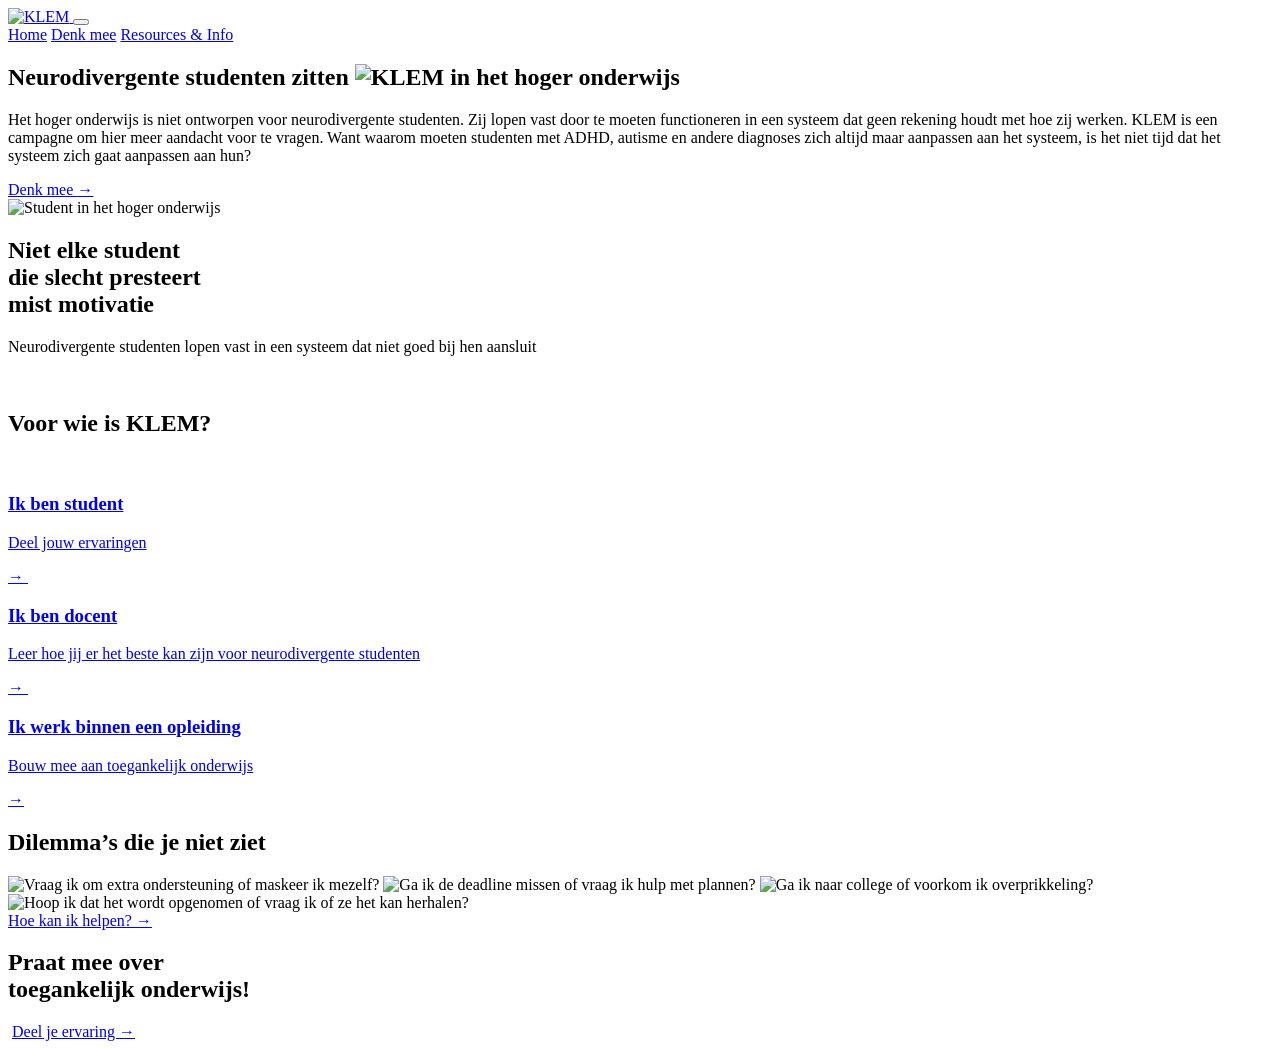
==== index.html @ 233a9284 "Create index.html" ====
<!DOCTYPE html>
<html lang="nl">

<head>
    <meta charset="UTF-8" />
    <meta name="viewport" content="width=device-width, initial-scale=1.0" />
    <title>KLEM - Neurodivergente studenten</title>

    <link rel="stylesheet" href="css/style.css" />

    <link rel="preconnect" href="https://fonts.googleapis.com">
    <link rel="preconnect" href="https://fonts.gstatic.com" crossorigin>
    <link
        href="https://fonts.googleapis.com/css2?family=Barlow+Condensed:ital,wght@0,100;0,200;0,300;0,400;0,500;0,600;0,700;0,800;0,900;1,100;1,200;1,300;1,400;1,500;1,600;1,700;1,800;1,900&family=Poppins:ital,wght@0,100;0,200;0,300;0,400;0,500;0,600;0,700;0,800;0,900;1,100;1,200;1,300;1,400;1,500;1,600;1,700;1,800;1,900&display=swap"
        rel="stylesheet">
</head>

<body>
    <header class="site-header">
        <a href="#" class="logo-link" aria-label="KLEM home">
            <img src="assets/logo.png" alt="KLEM" class="logo" />
        </a>

        <button class="menu-toggle" aria-label="Menu openen">
            <span></span>
            <span></span>
            <span></span>
        </button>

        <nav class="nav">
            <a href="#">Home</a>
            <a href= "html/denk.html">Denk mee</a>
            <a href="html/resources.html">Resources & Info</a>
        </nav>
    </header>

    <main>
        <section class="hero">
            <div class="hero-text">
                <h1>
                    Neurodivergente studenten zitten
                    <span class="klem-line">
                        <img src="assets/logoschuin.png" alt="KLEM" class="inline-klem" />
                        in het
                    </span>
                    hoger onderwijs
                </h1>

                <p>
                    Het hoger onderwijs is niet ontworpen voor neurodivergente studenten. Zij lopen vast door te moeten
                    functioneren in een systeem dat geen rekening houdt met hoe zij werken. KLEM is een campagne om hier
                    meer aandacht voor te vragen. Want waarom moeten studenten met ADHD, autisme en andere diagnoses
                    zich altijd maar aanpassen aan het systeem, is het niet tijd dat het systeem zich gaat aanpassen aan
                    hun?
                </p>

                <a href="html/denk.html" class="button button-black">
                    Denk mee <span>→</span>
                </a>
            </div>

            <div class="hero-visual">
                <div class="hero-blob">
                    <img src="assets/frowning.jpg" alt="Student in het hoger onderwijs" />
                </div>

                <span class="blob-dot blob-dot-yellow"></span>
                <span class="blob-dot blob-dot-blue"></span>
                <span class="blob-dot blob-dot-green"></span>
            </div>
        </section>
        <section class="statement">
            <div class="statement-left">
                <span class="yellow-dot"></span>
                <h2>Niet elke student <br>
                    die slecht presteert <br>
                    mist motivatie</h2>
            </div>

            <div class="statement-text">
                <p>
                    Neurodivergente studenten lopen vast in een systeem dat niet goed bij hen aansluit
                </p>
                <span class="pink-line"></span>
            </div>

            <img src="assets/brein.png" alt="" class="brain-icon" />
        </section>

        <section class="audience" id="denk-mee">
            <h2>Voor wie is KLEM?</h2>

            <div class="audience-grid">
                <a href="html/resources.html" class="audience-card student-card">
                    <img src="assets/student.png" alt="" class="audience-card-bg" />

                    <div class="audience-card-content">
                        <h3>Ik ben student</h3>
                        <p>Deel jouw ervaringen</p>
                    </div>

                    <span class="audience-card-arrow">→</span>
                </a>

                <a href="html/resources.html" class="audience-card docent-card">
                    <img src="assets/docent.png" alt="" class="audience-card-bg" />

                    <div class="audience-card-content">
                        <h3>Ik ben docent</h3>
                        <p>Leer hoe jij er het beste kan zijn voor neurodivergente studenten</p>
                    </div>

                    <span class="audience-card-arrow">→</span>
                </a>

                <a href="html/resources.html" class="audience-card opleiding-card">
                    <img src="assets/school.png" alt="" class="audience-card-bg" />

                    <div class="audience-card-content">
                        <h3>Ik werk binnen een opleiding</h3>
                        <p>Bouw mee aan toegankelijk onderwijs</p>
                    </div>

                    <span class="audience-card-arrow">→</span>
                </a>
            </div>
        </section>

        <section class="dilemmas" id="resources">
            <h2>Dilemma’s die je niet ziet</h2>

            <div class="dilemma-grid">
                <img src="assets/dilemma1.png" alt="Vraag ik om extra ondersteuning of maskeer ik mezelf?" />
                <img src="assets/dilemma2.png" alt="Ga ik de deadline missen of vraag ik hulp met plannen?" />
                <img src="assets/dilemma3.png" alt="Ga ik naar college of voorkom ik overprikkeling?" />
                <img src="assets/dilemma4.png"
                    alt="Hoop ik dat het wordt opgenomen of vraag ik of ze het kan herhalen?" />
            </div>

            <a href="html/resources.html" class="button button-black">
                Hoe kan ik helpen? <span>→</span>
            </a>
        </section>

        <section class="cta">
            <div class="cta-text">
                <h2>Praat mee over<br>toegankelijk onderwijs!</h2>
                <span class="pink-line"></span>
            </div>

            <img src="assets/brein.png" alt="" class="brain-icon cta-brain" />

            <a href="html/denk.html" class="button button-yellow">
                Deel je ervaring <span>→</span>
            </a>
        </section>
    </main>


</body>

</html>
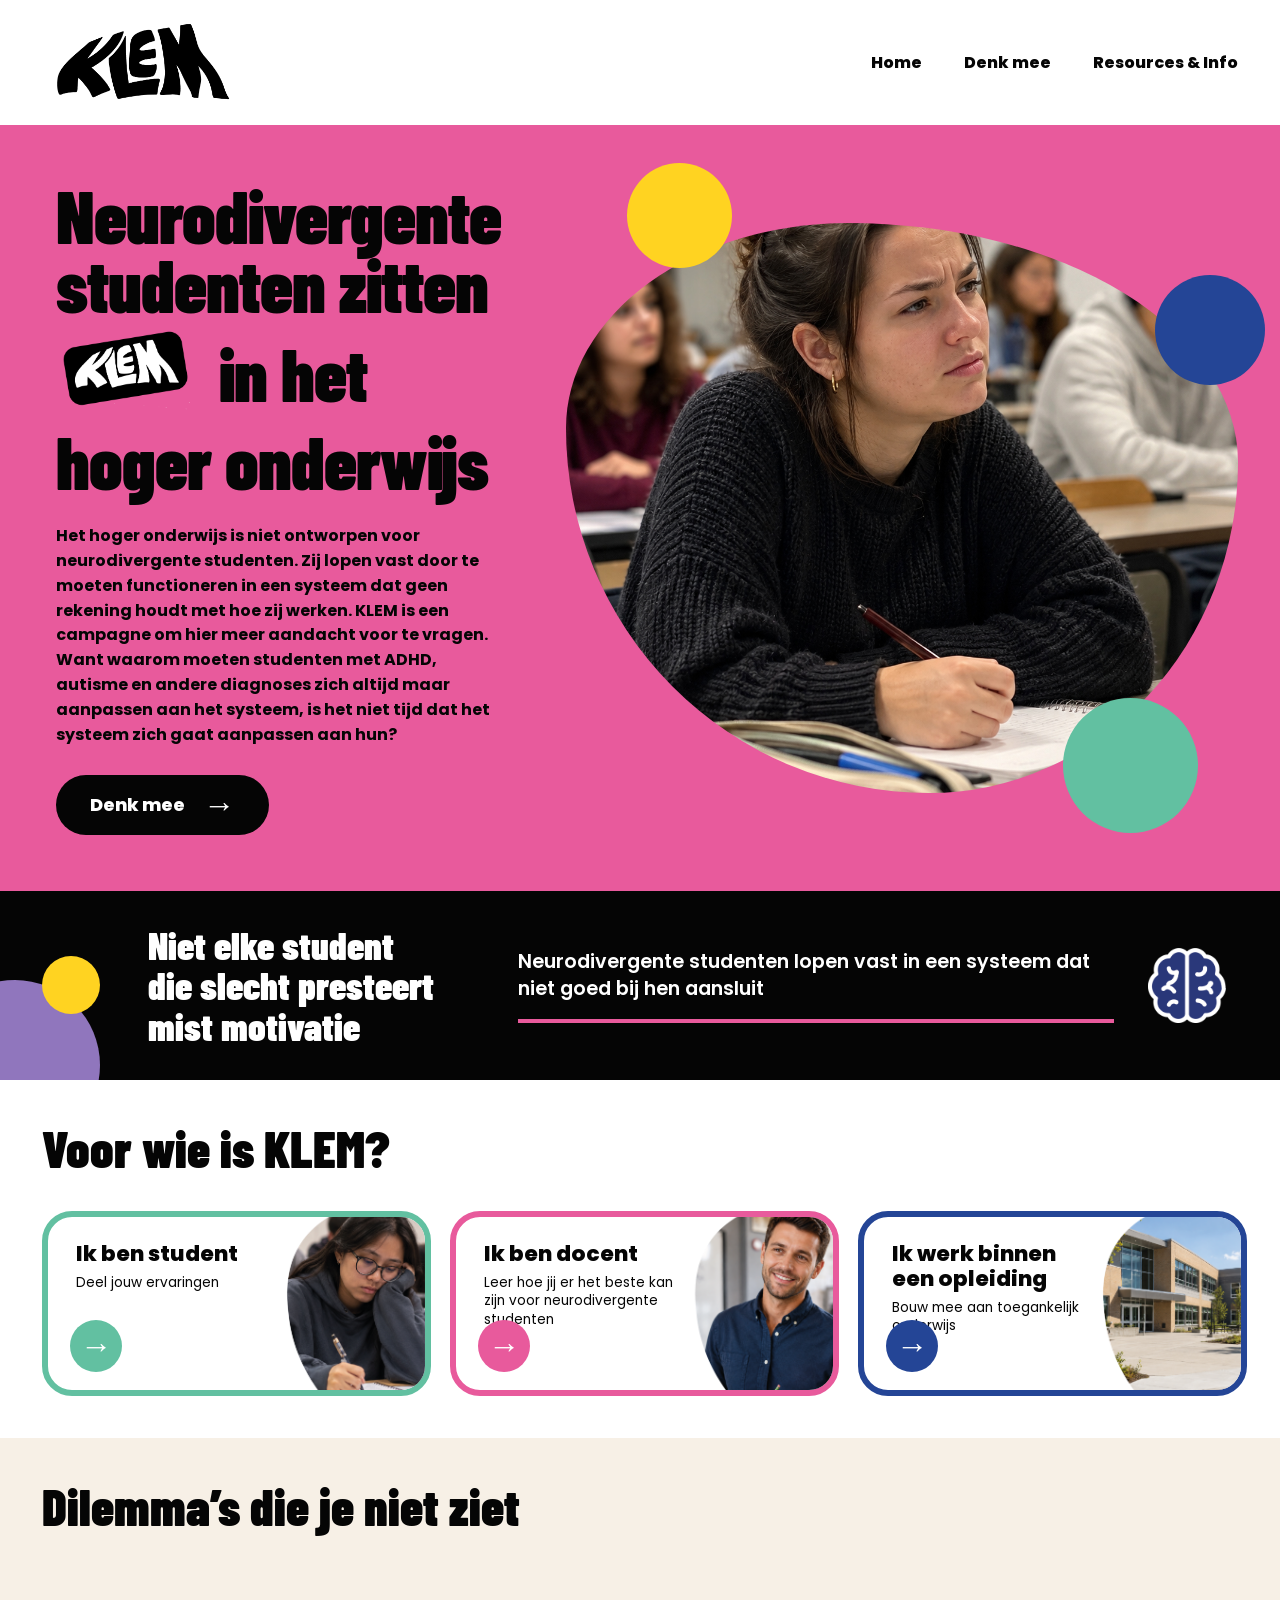
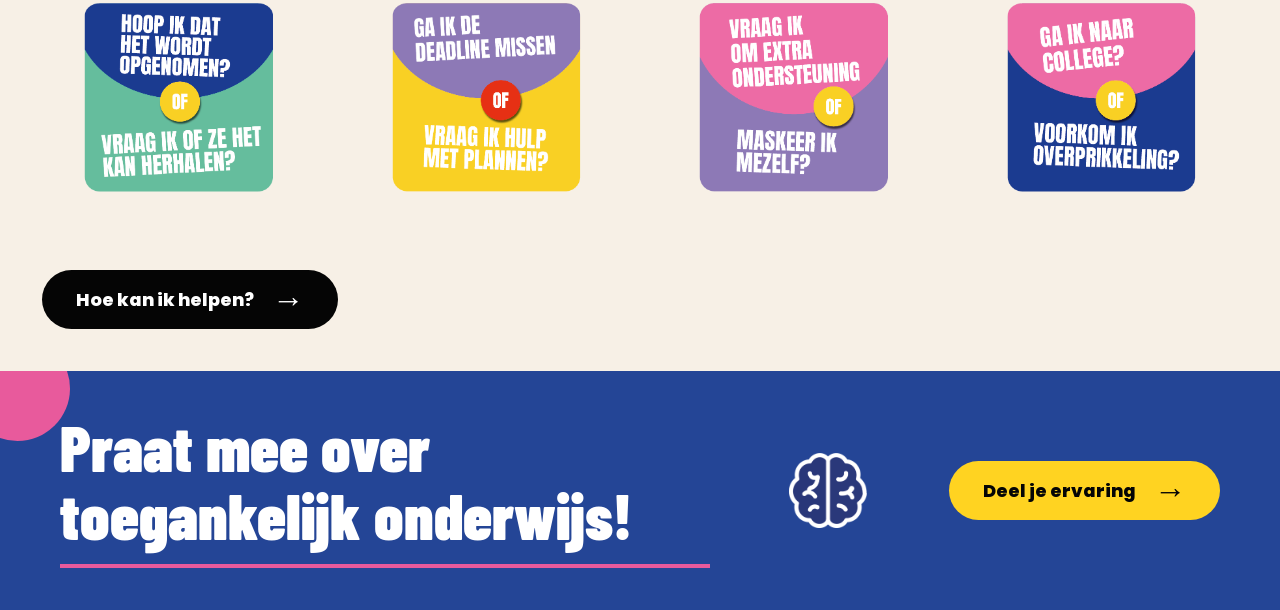
==== commit d6adea04: "Add files via upload" ====
--- a/index.html
+++ b/index.html
@@ -159,4 +159,4 @@
 
 </body>
 
-</html>
+</html>
--- a/css/style.css
+++ b/css/style.css
@@ -0,0 +1,726 @@
+:root {
+  --pink: #e85a9c;
+  --yellow: #ffd321;
+  --blue: #244596;
+  --green: #62c0a1;
+  --purple: #9076bd;
+  --cream: #f7f0e6;
+  --black: #050505;
+  --white: #ffffff;
+
+  --title-font: "Barlow Condensed", Impact, sans-serif;
+  --body-font: "Poppins", Arial, sans-serif;
+}
+
+* {
+  box-sizing: border-box;
+}
+
+html {
+  scroll-behavior: smooth;
+}
+
+body {
+  margin: 0;
+  font-family: var(--body-font);
+  color: var(--black);
+  background: var(--white);
+}
+
+img {
+  display: block;
+  max-width: 100%;
+}
+
+a {
+  color: inherit;
+  text-decoration: none;
+}
+
+/* HEADER */
+
+.site-header {
+  height: 125px;
+  padding: 28px 42px;
+  background: var(--white);
+  display: flex;
+  align-items: center;
+  justify-content: space-between;
+  position: relative;
+  z-index: 20;
+}
+
+.logo {
+  width: clamp(120px, 15vw, 210px);
+  height: auto;
+}
+
+.nav {
+  display: flex;
+  align-items: center;
+  gap: 42px;
+  font-weight: 800;
+  font-size: 1rem;
+}
+
+.nav a {
+  position: relative;
+}
+
+.nav a::after {
+  content: "";
+  width: 0;
+  height: 3px;
+  background: var(--pink);
+  position: absolute;
+  left: 0;
+  bottom: -8px;
+  transition: width 0.2s ease;
+}
+
+.nav a:hover::after {
+  width: 100%;
+}
+
+.menu-toggle {
+  display: none;
+}
+
+/* BUTTONS */
+
+.button {
+  display: inline-flex;
+  align-items: center;
+  justify-content: center;
+  gap: 18px;
+  width: fit-content;
+  border-radius: 999px;
+  padding: 17px 34px;
+  font-weight: 800;
+  font-size: 1.12rem;
+  line-height: 1;
+  transition: transform 0.2s ease, box-shadow 0.2s ease;
+}
+
+.button span {
+  font-size: 2rem;
+  line-height: 0.8;
+}
+
+.button:hover {
+  transform: translateY(-3px);
+  box-shadow: 0 10px 24px rgba(0, 0, 0, 0.18);
+}
+
+.button-black {
+  background: var(--black);
+  color: var(--white);
+}
+
+.button-yellow {
+  background: var(--yellow);
+  color: var(--black);
+}
+
+/* HERO - BLOB VERSIE */
+
+/* HERO - BLOB VERSIE ZOALS DE VISUAL */
+
+.hero {
+  min-height: 650px;
+  background: var(--pink);
+  display: grid;
+  grid-template-columns: 42% 58%;
+  align-items: stretch;
+  overflow: hidden;
+  position: relative;
+}
+
+.hero-text {
+  padding: 56px 40px 56px 56px;
+  display: flex;
+  flex-direction: column;
+  justify-content: center;
+  position: relative;
+  z-index: 4;
+}
+
+.hero h1 {
+  max-width: 610px;
+  margin: 0 0 28px;
+  font-family: var(--title-font);
+  font-size: clamp(3.7rem, 5.7vw, 6.2rem);
+  font-weight: 900;
+  line-height: 0.95;
+  letter-spacing: -1px;
+}
+
+.klem-line {
+  display: flex;
+  align-items: center;
+  gap: 22px;
+}
+
+.inline-klem {
+  width: clamp(120px, 11vw, 180px);
+  flex: 0 0 auto;
+}
+
+.hero p {
+  max-width: 500px;
+  margin: 0 0 28px;
+  font-size: 1rem;
+  font-weight: 700;
+  line-height: 1.55;
+}
+
+.hero-visual {
+  min-height: 650px;
+  position: relative;
+  display: flex;
+  align-items: center;
+  justify-content: flex-end;
+  padding: 0 42px 0 0;
+  z-index: 2;
+}
+
+/* Grote blob rechts, zoals in de visual */
+.hero-blob {
+  width: min(850px, 96%);
+  height: 570px;
+  overflow: hidden;
+  position: relative;
+
+  border-radius: 42% 58% 46% 54% / 36% 42% 58% 64%;
+}
+
+.hero-blob img {
+  width: 100%;
+  height: 100%;
+  object-fit: cover;
+  object-position: center;
+}
+
+.blob-dot {
+  position: absolute;
+  border-radius: 50%;
+
+  
+  z-index: 5;
+  pointer-events: none;
+}
+
+.blob-dot-yellow {
+  width: 105px;
+  height: 105px;
+  background: var(--yellow);
+  top: 38px;
+  left: 12%;
+}
+
+.blob-dot-blue {
+  width: 110px;
+  height: 110px;
+  background: var(--blue);
+  top: 150px;
+  right: 2%;
+}
+
+.blob-dot-green {
+  width: 135px;
+  height: 135px;
+  background: var(--green);
+  right: 11%;
+  bottom: 58px;
+}
+
+/* STATEMENT BAR */
+
+.statement {
+  min-height: 180px;
+  padding: 34px 42px;
+  background: var(--black);
+  color: var(--white);
+  display: grid;
+  grid-template-columns: 1fr 1.35fr 90px;
+  align-items: center;
+  gap: 34px;
+  position: relative;
+  overflow: hidden;
+}
+
+.statement::before {
+  content: "";
+  width: 170px;
+  height: 170px;
+  background: var(--purple);
+  border-radius: 50%;
+  position: absolute;
+  left: -70px;
+  bottom: -70px;
+}
+
+.statement-left {
+  display: flex;
+  align-items: center;
+  gap: 48px;
+  position: relative;
+  z-index: 1;
+}
+
+.yellow-dot {
+  width: 58px;
+  height: 58px;
+  background: var(--yellow);
+  border-radius: 50%;
+  flex: 0 0 auto;
+}
+
+.statement h2 {
+  margin: 0;
+  font-family: var(--title-font);
+  font-size: clamp(2rem, 3vw, 3rem);
+  font-weight: 900;
+  line-height: 1.05;
+}
+
+.statement-text {
+  position: relative;
+  z-index: 1;
+}
+
+.statement-text p {
+  max-width: 760px;
+  margin: 0;
+  font-size: clamp(1rem, 1.5vw, 1.35rem);
+  font-weight: 600;
+  line-height: 1.45;
+}
+
+.pink-line {
+  display: block;
+  width: 100%;
+  max-width: 650px;
+  height: 4px;
+  margin-top: 16px;
+  background: var(--pink);
+}
+
+.brain-icon {
+  width: 78px;
+  height: auto;
+  position: relative;
+  z-index: 1;
+}
+
+/* AUDIENCE */
+
+.audience {
+  padding: 42px;
+  background: var(--white);
+}
+
+.audience h2,
+.dilemmas h2 {
+  margin: 0 0 38px;
+  font-family: var(--title-font);
+  font-size: clamp(2.8rem, 4vw, 4rem);
+  font-weight: 900;
+  line-height: 1;
+}
+
+.audience-grid {
+  display: grid;
+  grid-template-columns: repeat(3, 1fr);
+  gap: 28px;
+}
+
+.audience-card {
+  position: relative;
+  display: block;
+  min-height: 185px;
+  aspect-ratio: 2.1 / 1;
+  border-radius: 30px;
+  overflow: hidden;
+  background: var(--white);
+  border: 6px solid transparent;
+  transition: transform 0.2s ease, box-shadow 0.2s ease;
+}
+
+.audience-card:hover {
+  transform: translateY(-4px);
+  box-shadow: 0 12px 26px rgba(0, 0, 0, 0.15);
+}
+
+.audience-card-bg {
+  position: absolute;
+  inset: 0;
+  width: 100%;
+  height: 100%;
+  object-fit: cover;
+  z-index: 1;
+}
+
+.audience-card-content {
+  position: absolute;
+  top: 24px;
+  left: 28px;
+  width: 55%;
+  z-index: 2;
+}
+
+.audience-card-content h3 {
+  margin: 0 0 8px;
+  font-family: var(--body-font);
+  font-size: clamp(1.25rem, 1.7vw, 1.8rem);
+  font-weight: 800;
+  line-height: 1.15;
+}
+
+.audience-card-content p {
+  margin: 0;
+  font-size: clamp(0.85rem, 1vw, 1rem);
+  font-weight: 400;
+  line-height: 1.35;
+}
+
+.audience-card-arrow {
+  position: absolute;
+  left: 22px;
+  bottom: 18px;
+  width: 52px;
+  height: 52px;
+  border-radius: 50%;
+  display: flex;
+  align-items: center;
+  justify-content: center;
+  font-size: 2rem;
+  font-weight: 700;
+  color: var(--white);
+  z-index: 3;
+  transition: transform 0.2s ease;
+}
+
+.audience-card:hover .audience-card-arrow {
+  transform: translateX(5px);
+}
+
+.student-card {
+  border-color: var(--green);
+}
+
+.student-card .audience-card-arrow {
+  background: var(--green);
+}
+
+.docent-card {
+  border-color: var(--pink);
+}
+
+.docent-card .audience-card-arrow {
+  background: var(--pink);
+}
+
+.opleiding-card {
+  border-color: var(--blue);
+}
+
+.opleiding-card .audience-card-arrow {
+  background: var(--blue);
+}
+
+/* DILEMMAS */
+
+.dilemmas {
+  padding: 42px;
+  background: var(--cream);
+}
+
+.dilemma-grid {
+  display: grid;
+  grid-template-columns: repeat(4, 1fr);
+  gap: 34px;
+  margin-bottom: 42px;
+}
+
+.dilemma-grid img {
+  width: 100%;
+  height: auto;
+  border-radius: 20px;
+  transition: transform 0.2s ease;
+}
+
+.dilemma-grid img:hover {
+  transform: rotate(-1deg) scale(1.02);
+}
+
+/* CTA */
+
+.cta {
+  padding: 42px 60px;
+  background: var(--blue);
+  color: var(--white);
+  display: grid;
+  grid-template-columns: 1.2fr 120px auto;
+  align-items: center;
+  gap: 40px;
+  position: relative;
+  overflow: hidden;
+}
+
+.cta::before {
+  content: "";
+  width: 105px;
+  height: 105px;
+  background: var(--pink);
+  border-radius: 50%;
+  position: absolute;
+  left: -35px;
+  top: -35px;
+}
+
+.cta-text {
+  position: relative;
+  z-index: 1;
+}
+
+.cta h2 {
+  margin: 0;
+  font-family: var(--title-font);
+  font-size: clamp(3rem, 5vw, 5.2rem);
+  font-weight: 900;
+  line-height: 1.05;
+}
+
+
+
+/* RESPONSIVE */
+
+@media (max-width: 1050px) {
+  .hero {
+    grid-template-columns: 1fr;
+    min-height: auto;
+  }
+
+  .hero-text {
+    padding: 44px 32px 26px;
+  }
+
+  .hero h1 {
+    max-width: 760px;
+  }
+
+  .hero p {
+    max-width: 620px;
+  }
+
+  .hero-visual {
+    min-height: auto;
+    justify-content: center;
+    padding: 10px 32px 44px;
+  }
+
+  .hero-blob {
+    width: min(720px, 100%);
+    height: auto;
+    aspect-ratio: 1.35 / 1;
+  }
+
+  .blob-dot-yellow {
+    top: 0;
+    left: 18%;
+  }
+
+  .blob-dot-blue {
+    top: 20%;
+    right: 4%;
+  }
+
+  .blob-dot-green {
+    bottom: 30px;
+    right: 12%;
+  }
+
+  .statement {
+    grid-template-columns: 1fr;
+  }
+
+  .audience-grid {
+    grid-template-columns: 1fr;
+  }
+
+  .audience-card {
+    max-width: 620px;
+  }
+
+  .dilemma-grid {
+    grid-template-columns: repeat(2, 1fr);
+  }
+
+  .cta {
+    grid-template-columns: 1fr;
+  }
+}
+
+@media (max-width: 720px) {
+  .site-header {
+    height: auto;
+    padding: 22px 24px;
+  }
+
+  .logo {
+    width: 120px;
+  }
+
+  .menu-toggle {
+    width: 42px;
+    height: 32px;
+    border: 0;
+    background: transparent;
+    display: flex;
+    flex-direction: column;
+    justify-content: space-between;
+    cursor: pointer;
+  }
+
+  .menu-toggle span {
+    display: block;
+    height: 4px;
+    border-radius: 999px;
+    background: var(--black);
+  }
+
+  .nav {
+    position: absolute;
+    left: 0;
+    right: 0;
+    top: 100%;
+    padding: 24px;
+    background: var(--white);
+    border-top: 2px solid var(--black);
+    flex-direction: column;
+    align-items: flex-start;
+    gap: 18px;
+    opacity: 0;
+    pointer-events: none;
+    transform: translateY(-16px);
+    transition: 0.2s ease;
+    z-index: 20;
+  }
+
+  .nav.is-open {
+    opacity: 1;
+    pointer-events: auto;
+    transform: translateY(0);
+  }
+
+   .hero-text {
+    padding: 34px 24px 22px;
+  }
+
+  .hero h1 {
+    font-size: clamp(3.2rem, 15vw, 4.8rem);
+  }
+
+  .klem-line {
+    gap: 14px;
+  }
+
+  .inline-klem {
+    width: 115px;
+  }
+
+  .hero p {
+    font-size: 0.9rem;
+  }
+
+  .hero-visual {
+    padding: 0 24px 34px;
+  }
+
+  .hero-blob {
+    aspect-ratio: 1 / 1;
+    border-radius: 42% 58% 44% 56% / 45% 38% 62% 55%;
+  }
+
+  .blob-dot-yellow {
+    width: 72px;
+    height: 72px;
+  }
+
+  .blob-dot-blue {
+    width: 74px;
+    height: 74px;
+  }
+
+  .blob-dot-green {
+    width: 92px;
+    height: 92px;
+  }
+
+  .statement,
+  .audience,
+  .dilemmas,
+  .cta {
+    padding: 30px 24px;
+  }
+
+  .statement-left {
+    gap: 20px;
+  }
+
+  .yellow-dot {
+    width: 46px;
+    height: 46px;
+  }
+
+  .brain-icon {
+    width: 68px;
+  }
+
+  .audience-card {
+    aspect-ratio: 1.8 / 1;
+    min-height: 170px;
+    border-radius: 24px;
+    border-width: 5px;
+  }
+
+  .audience-card-content {
+    top: 20px;
+    left: 22px;
+    width: 58%;
+  }
+
+  .audience-card-content h3 {
+    font-size: 1.2rem;
+  }
+
+  .audience-card-content p {
+    font-size: 0.85rem;
+  }
+
+  .audience-card-arrow {
+    width: 46px;
+    height: 46px;
+    left: 18px;
+    bottom: 16px;
+    font-size: 1.7rem;
+  }
+
+  .dilemma-grid {
+    grid-template-columns: 1fr;
+  }
+
+  .dilemma-grid img {
+    max-width: 360px;
+  }
+
+  .cta h2 {
+    font-size: clamp(2.8rem, 13vw, 4.2rem);
+  }
+
+  .button {
+    font-size: 1rem;
+    padding: 15px 28px;
+  }
+}
